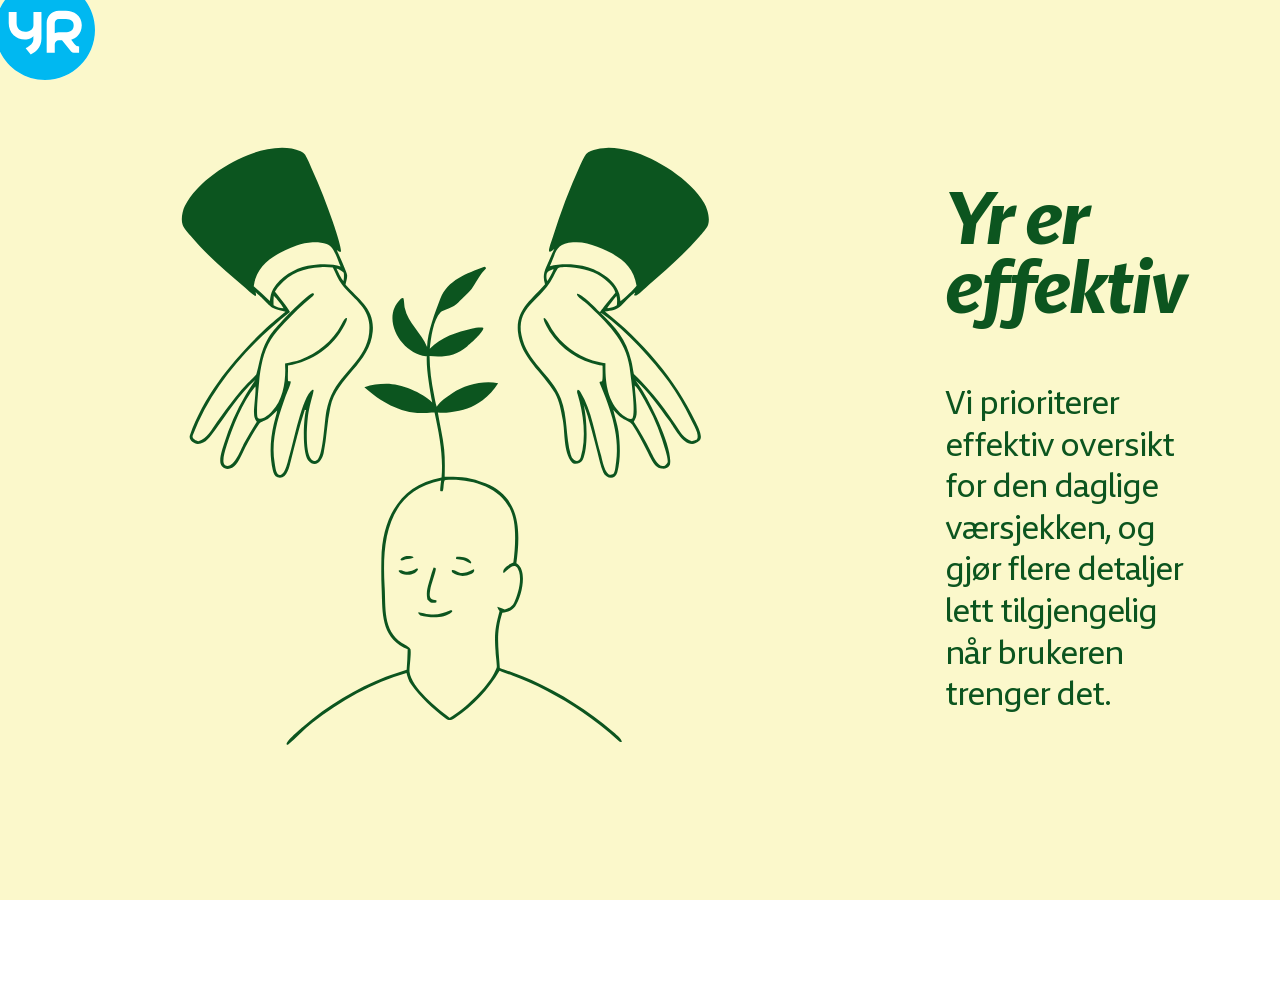
==== yr-design-principles/principle-02.html @ f3745bf8 "Update" ====
<!DOCTYPE html>
<html lang="no">

<head>
    <meta charset="UTF-8">
    <meta name="viewport" content="width=device-width, initial-scale=1.0">
    <title>Yr Designutforskning 3.0 - Designprinsipper (2: Yr er effektiv)</title>
    <style>
        @font-face {
            font-family: 'NRK Sans';
            src: url('fonts/NRKSansVariable.ttf') format('truetype');
            font-weight: 100 900;
            font-style: normal;
        }

        @font-face {
            font-family: 'NRK Sans';
            src: url('fonts/NRKSans-ExtraBoldItalic.ttf') format('truetype');
            font-weight: 800;
            font-style: italic;
        }

        :root {
            /* Poster 2: Effektiv */
            --bg-2: #FBF8CB;
            --text-2: #0C551F;

            --font-main: 'NRK Sans', -apple-system, sans-serif;
        }

        body,
        html {
            margin: 0;
            padding: 0;
            font-family: var(--font-main);
            height: 100vh;
            width: 100vw;
            overflow: hidden;
        }

        .poster-section {
            width: 100vw;
            height: 100vh;
            display: flex;
            justify-content: center;
            align-items: center;
            position: relative;
            background-color: var(--bg-2);
            color: var(--text-2);
        }

        .container {
            width: 1920px;
            height: 1080px;
            transform-origin: center;
            transform: scale(min(calc(100vw / 1920), calc(100vh / 1080)));
            display: flex;
            position: relative;
        }

        /* Logo */
        .logo-container {
            position: absolute;
            top: 70px;
            left: 70px;
            z-index: 10;
        }

        .yr-logo-svg {
            width: 100px;
            height: 100px;
        }

        /* Layout */
        .content {
            display: flex;
            width: 100%;
            height: 100%;
            align-items: center;
            padding: 0 170px;
            gap: 150px;
        }

        .illustration-side {
            width: 700px;
            height: 700px;
            flex-shrink: 0;
            display: flex;
            justify-content: center;
            align-items: center;
            position: relative;
        }

        .illustration-side img {
            width: 100%;
            height: 100%;
            object-fit: contain;
        }

        .text-side {
            flex: 1;
            display: flex;
            flex-direction: column;
            justify-content: center;
            max-width: 730px;
        }

        .title {
            font-size: 72px;
            font-weight: 800;
            font-style: italic;
            margin: 0 0 60px 0;
            line-height: 0.95;
            letter-spacing: -2px;
            text-box-edge: cap alphabetic;
            text-box-trim: trim-both;
        }

        .description {
            font-size: 32px;
            font-weight: 450;
            letter-spacing: -1px;
            line-height: 1.3;
            margin: 0;
        }

        p.description+p.description {
            margin-top: 60px;
        }
    </style>
</head>

<body>
    <!-- Poster 2: Yr er effektiv -->
    <section class="poster-section">
        <div class="container">
            <div class="logo-container">
                <img src="svg/Logo.svg" alt="Yr Logo" class="yr-logo-svg">
            </div>
            <div class="content">
                <div class="illustration-side">
                    <img src="svg/Being At Peace.svg" alt="Yr Effektiv Illustration">
                </div>
                <div class="text-side">
                    <h1 class="title">Yr er effektiv</h1>
                    <p class="description">
                        Vi prioriterer effektiv oversikt for den daglige værsjekken, og gjør flere detaljer lett
                        tilgjengelig når brukeren trenger det.
                    </p>
                </div>
            </div>
        </div>
    </section>
</body>

</html>
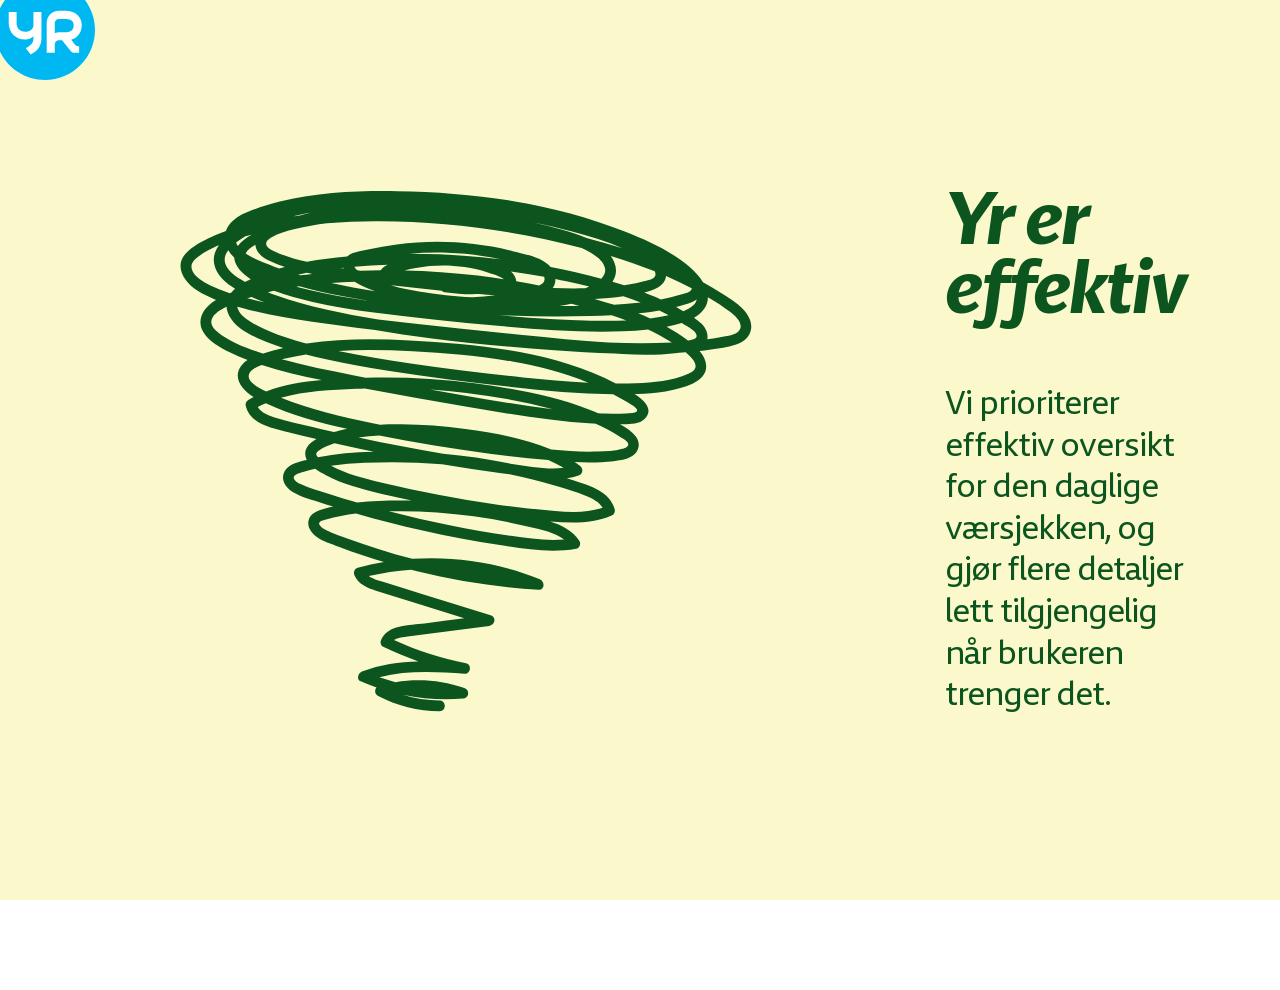
==== commit 130dfbd6: "update" ====
--- a/yr-design-principles/principle-02.html
+++ b/yr-design-principles/principle-02.html
@@ -139,7 +139,7 @@
             </div>
             <div class="content">
                 <div class="illustration-side">
-                    <img src="svg/Being At Peace.svg" alt="Yr Effektiv Illustration">
+                    <img src="svg/swirl.svg" alt="Yr Swirl Illustration">
                 </div>
                 <div class="text-side">
                     <h1 class="title">Yr er effektiv</h1>
@@ -153,4 +153,4 @@
     </section>
 </body>
 
-</html>
+</html>
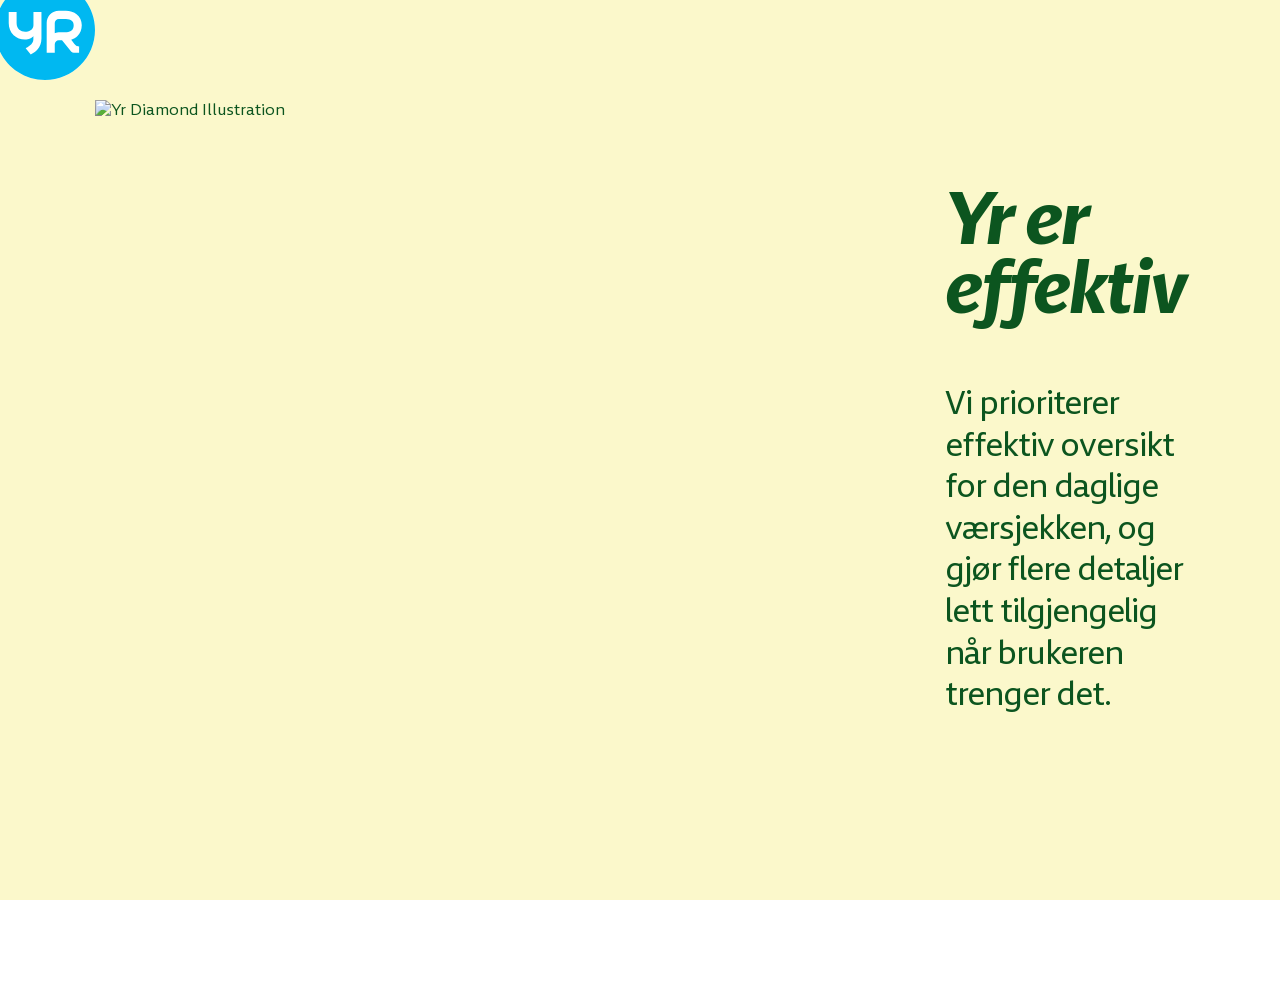
==== commit 10c40887: "update" ====
--- a/yr-design-principles/principle-02.html
+++ b/yr-design-principles/principle-02.html
@@ -139,7 +139,7 @@
             </div>
             <div class="content">
                 <div class="illustration-side">
-                    <img src="svg/swirl.svg" alt="Yr Swirl Illustration">
+                    <img src="svg/diamond.svg" alt="Yr Diamond Illustration">
                 </div>
                 <div class="text-side">
                     <h1 class="title">Yr er effektiv</h1>
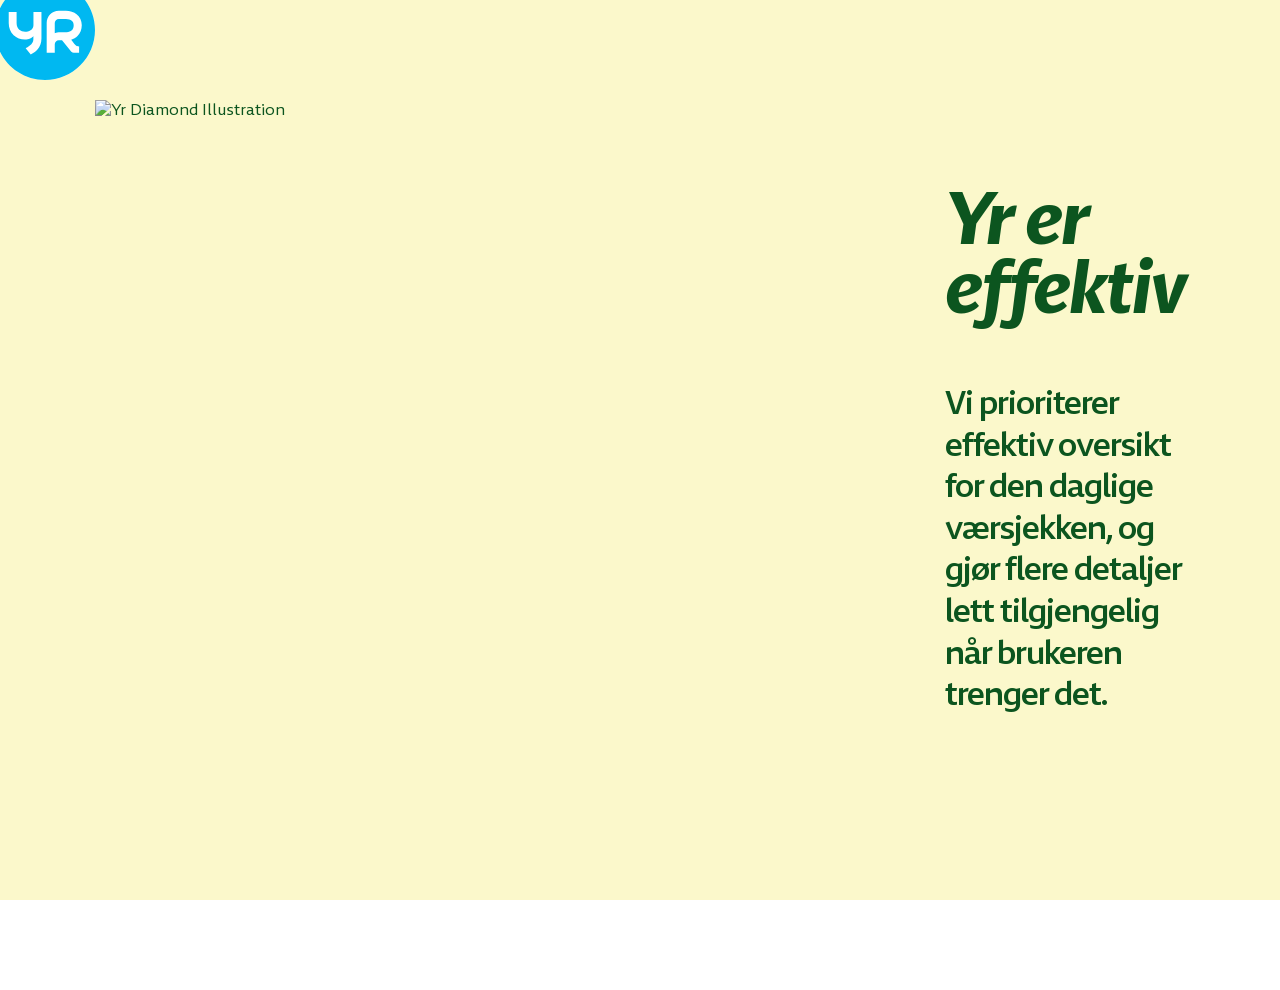
==== commit ffc1f22c: "Update" ====
--- a/yr-design-principles/principle-02.html
+++ b/yr-design-principles/principle-02.html
@@ -102,7 +102,7 @@
             display: flex;
             flex-direction: column;
             justify-content: center;
-            max-width: 730px;
+            max-width: 720px;
         }
 
         .title {
@@ -118,7 +118,7 @@
 
         .description {
             font-size: 32px;
-            font-weight: 450;
+            font-weight: 600;
             letter-spacing: -1px;
             line-height: 1.3;
             margin: 0;
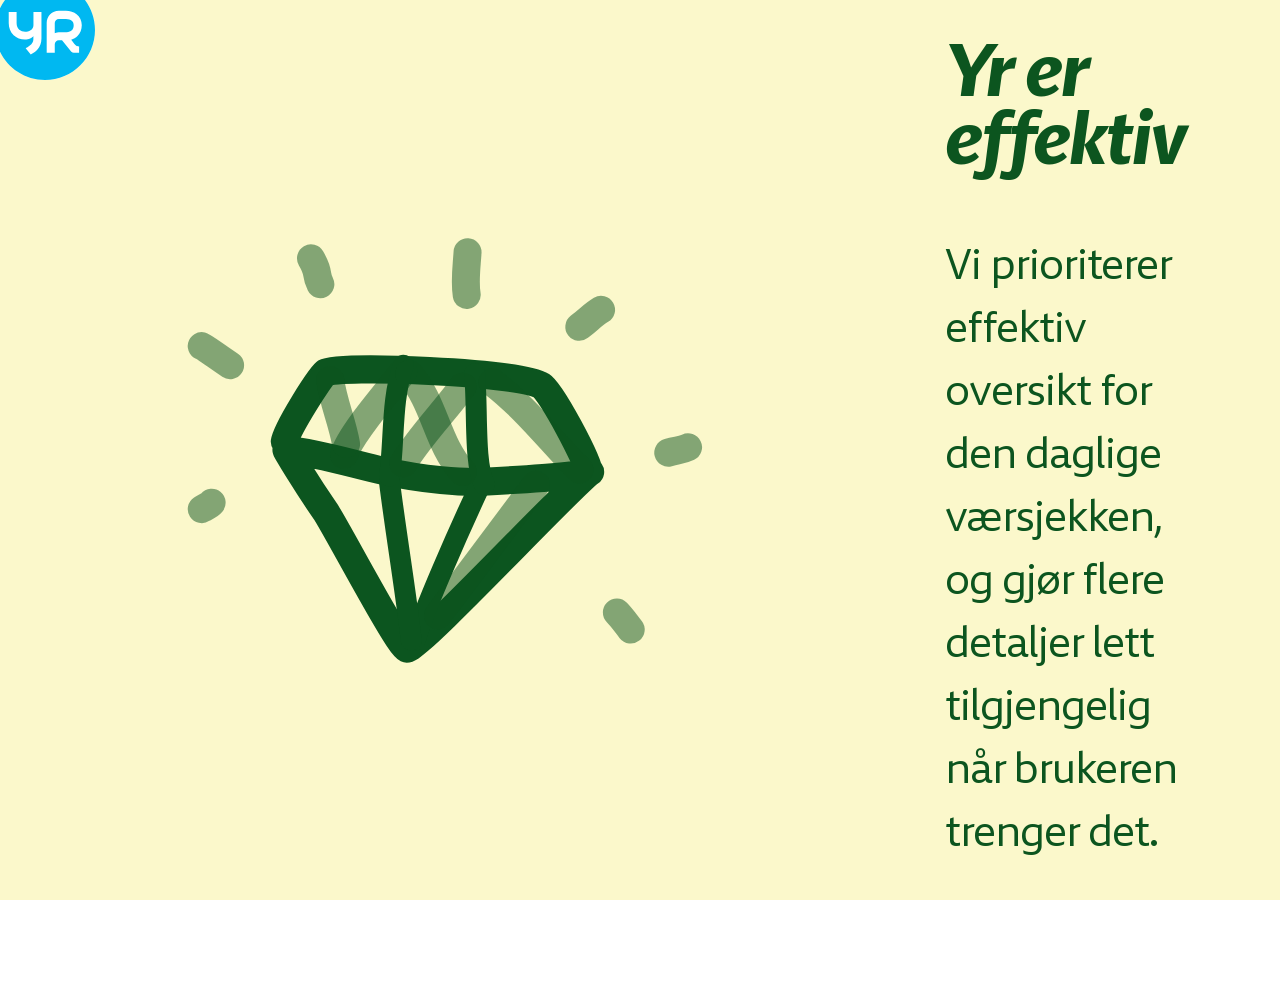
==== commit 8957ce8f: "update" ====
--- a/yr-design-principles/principle-02.html
+++ b/yr-design-principles/principle-02.html
@@ -117,10 +117,10 @@
         }
 
         .description {
-            font-size: 32px;
-            font-weight: 600;
+            font-size: 42px;
+            font-weight: 400;
             letter-spacing: -1px;
-            line-height: 1.3;
+            line-height: 1.5;
             margin: 0;
         }
 
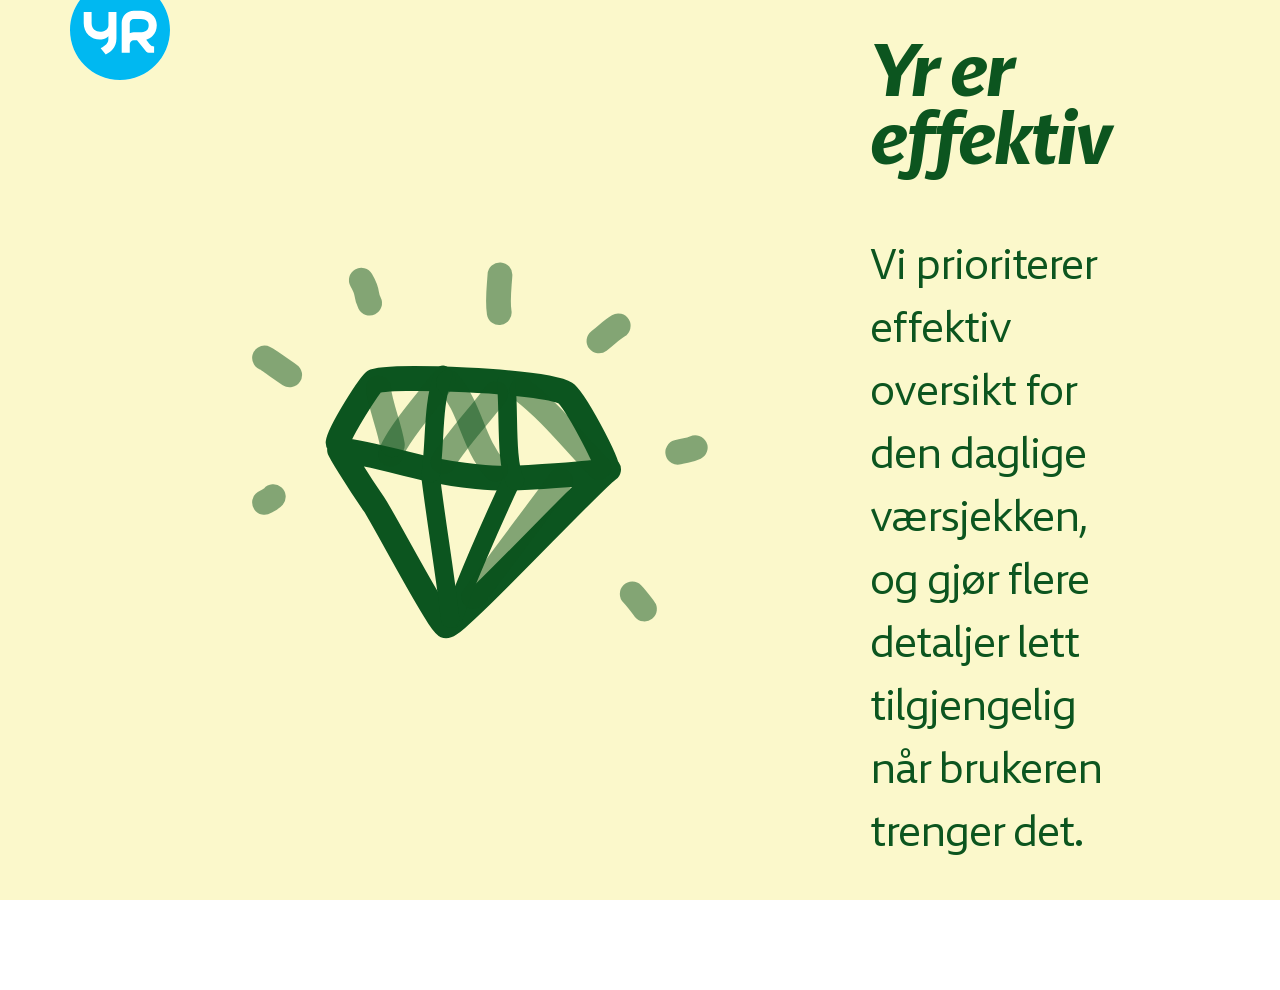
==== commit 46139d6a: "update" ====
--- a/yr-design-principles/principle-02.html
+++ b/yr-design-principles/principle-02.html
@@ -78,12 +78,12 @@
             height: 100%;
             align-items: center;
             padding: 0 170px;
-            gap: 150px;
+            gap: 80px;
         }
 
         .illustration-side {
-            width: 700px;
-            height: 700px;
+            width: 620px;
+            height: 620px;
             flex-shrink: 0;
             display: flex;
             justify-content: center;
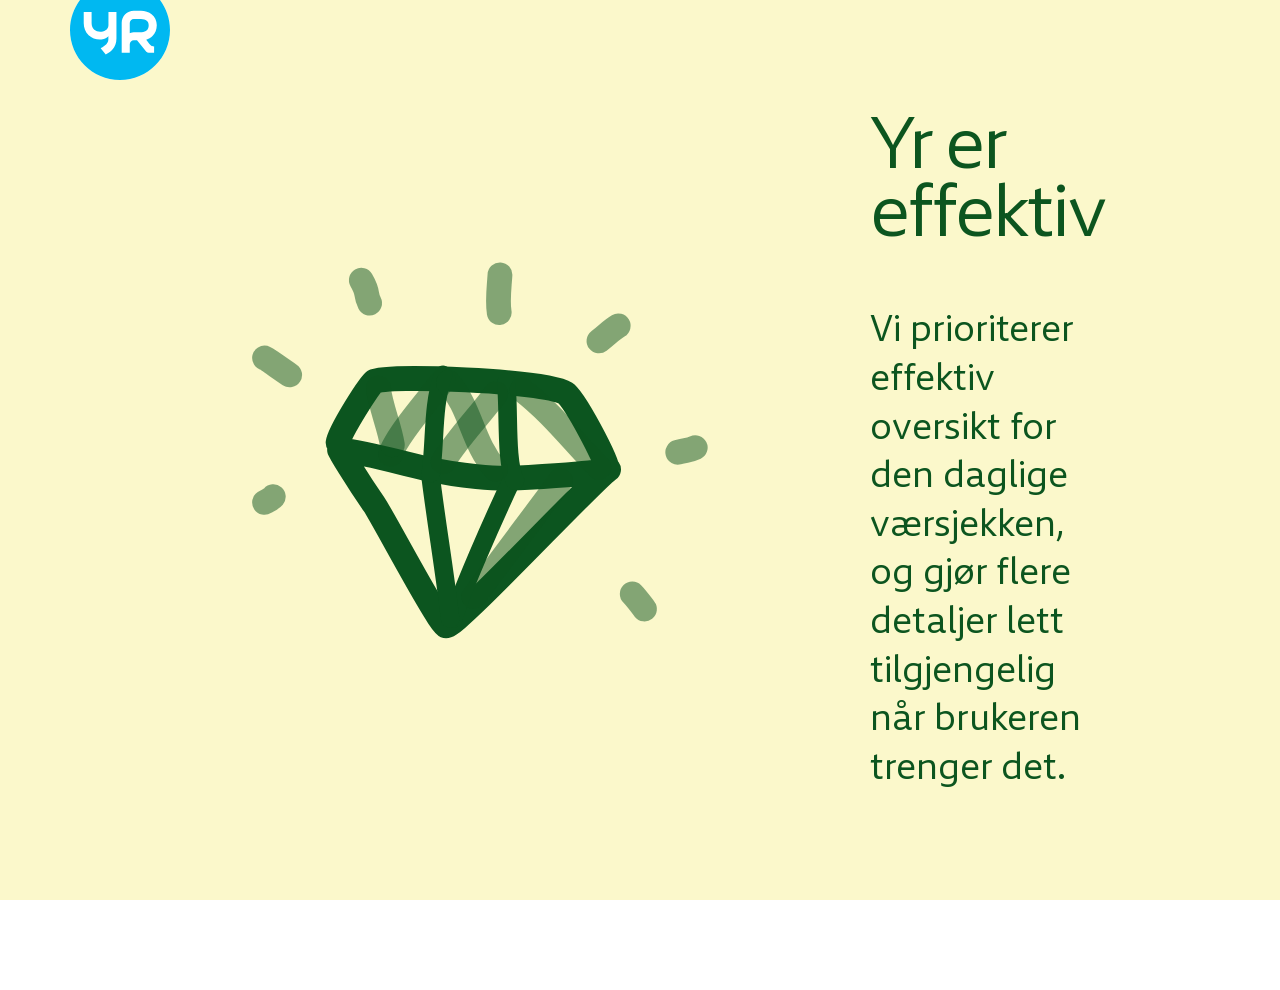
==== commit c4051697: "update" ====
--- a/yr-design-principles/principle-02.html
+++ b/yr-design-principles/principle-02.html
@@ -107,8 +107,7 @@
 
         .title {
             font-size: 72px;
-            font-weight: 800;
-            font-style: italic;
+            font-weight: 380;
             margin: 0 0 60px 0;
             line-height: 0.95;
             letter-spacing: -2px;
@@ -117,10 +116,9 @@
         }
 
         .description {
-            font-size: 42px;
+            font-size: 36px;
             font-weight: 400;
-            letter-spacing: -1px;
-            line-height: 1.5;
+            line-height: 1.35;
             margin: 0;
         }
 
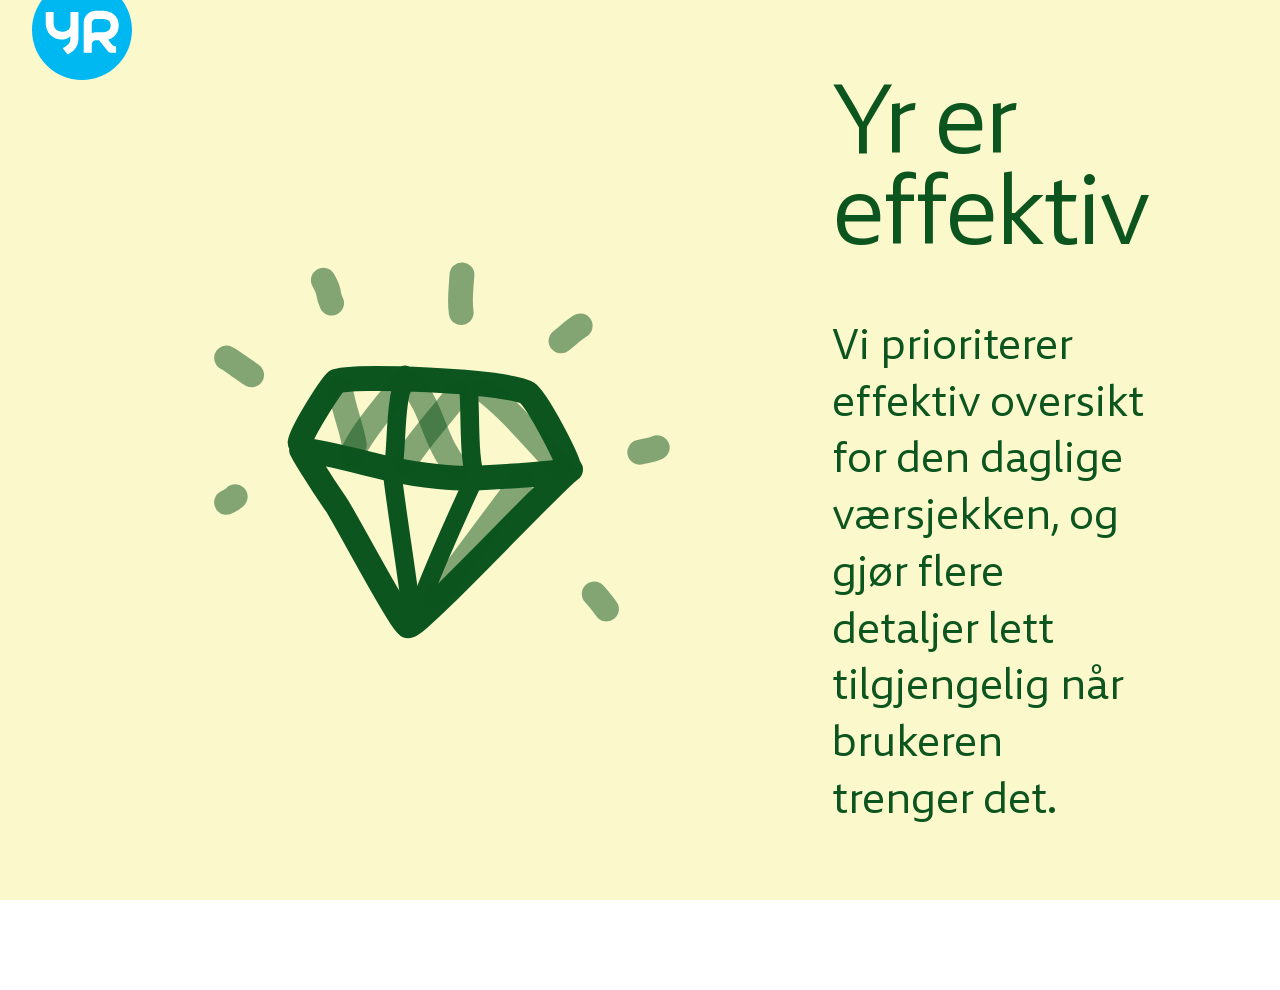
==== commit 7ce9ccf3: "update" ====
--- a/yr-design-principles/principle-02.html
+++ b/yr-design-principles/principle-02.html
@@ -5,125 +5,11 @@
     <meta charset="UTF-8">
     <meta name="viewport" content="width=device-width, initial-scale=1.0">
     <title>Yr Designutforskning 3.0 - Designprinsipper (2: Yr er effektiv)</title>
+    <link rel="stylesheet" href="styles.css">
     <style>
-        @font-face {
-            font-family: 'NRK Sans';
-            src: url('fonts/NRKSansVariable.ttf') format('truetype');
-            font-weight: 100 900;
-            font-style: normal;
-        }
-
-        @font-face {
-            font-family: 'NRK Sans';
-            src: url('fonts/NRKSans-ExtraBoldItalic.ttf') format('truetype');
-            font-weight: 800;
-            font-style: italic;
-        }
-
         :root {
-            /* Poster 2: Effektiv */
-            --bg-2: #FBF8CB;
-            --text-2: #0C551F;
-
-            --font-main: 'NRK Sans', -apple-system, sans-serif;
-        }
-
-        body,
-        html {
-            margin: 0;
-            padding: 0;
-            font-family: var(--font-main);
-            height: 100vh;
-            width: 100vw;
-            overflow: hidden;
-        }
-
-        .poster-section {
-            width: 100vw;
-            height: 100vh;
-            display: flex;
-            justify-content: center;
-            align-items: center;
-            position: relative;
-            background-color: var(--bg-2);
-            color: var(--text-2);
-        }
-
-        .container {
-            width: 1920px;
-            height: 1080px;
-            transform-origin: center;
-            transform: scale(min(calc(100vw / 1920), calc(100vh / 1080)));
-            display: flex;
-            position: relative;
-        }
-
-        /* Logo */
-        .logo-container {
-            position: absolute;
-            top: 70px;
-            left: 70px;
-            z-index: 10;
-        }
-
-        .yr-logo-svg {
-            width: 100px;
-            height: 100px;
-        }
-
-        /* Layout */
-        .content {
-            display: flex;
-            width: 100%;
-            height: 100%;
-            align-items: center;
-            padding: 0 170px;
-            gap: 80px;
-        }
-
-        .illustration-side {
-            width: 620px;
-            height: 620px;
-            flex-shrink: 0;
-            display: flex;
-            justify-content: center;
-            align-items: center;
-            position: relative;
-        }
-
-        .illustration-side img {
-            width: 100%;
-            height: 100%;
-            object-fit: contain;
-        }
-
-        .text-side {
-            flex: 1;
-            display: flex;
-            flex-direction: column;
-            justify-content: center;
-            max-width: 720px;
-        }
-
-        .title {
-            font-size: 72px;
-            font-weight: 380;
-            margin: 0 0 60px 0;
-            line-height: 0.95;
-            letter-spacing: -2px;
-            text-box-edge: cap alphabetic;
-            text-box-trim: trim-both;
-        }
-
-        .description {
-            font-size: 36px;
-            font-weight: 400;
-            line-height: 1.35;
-            margin: 0;
-        }
-
-        p.description+p.description {
-            margin-top: 60px;
+            --poster-bg: #FBF8CB;
+            --poster-text: #0C551F;
         }
     </style>
 </head>
--- a/yr-design-principles/styles.css
+++ b/yr-design-principles/styles.css
@@ -0,0 +1,113 @@
+@font-face {
+    font-family: 'NRK Sans';
+    src: url('fonts/NRKSansVariable.ttf') format('truetype');
+    font-weight: 100 900;
+    font-style: normal;
+}
+
+@font-face {
+    font-family: 'NRK Sans';
+    src: url('fonts/NRKSans-ExtraBoldItalic.ttf') format('truetype');
+    font-weight: 800;
+    font-style: italic;
+}
+
+:root {
+    --font-main: 'NRK Sans', -apple-system, sans-serif;
+}
+
+body,
+html {
+    margin: 0;
+    padding: 0;
+    font-family: var(--font-main);
+    height: 100vh;
+    width: 100vw;
+    overflow: hidden;
+}
+
+.poster-section {
+    width: 100vw;
+    height: 100vh;
+    display: flex;
+    justify-content: center;
+    align-items: center;
+    position: relative;
+    background-color: var(--poster-bg);
+    color: var(--poster-text);
+}
+
+.container {
+    width: 1920px;
+    height: 1080px;
+    transform-origin: center;
+    transform: scale(min(calc(100vw / 1920), calc(100vh / 1080)));
+    display: flex;
+    position: relative;
+}
+
+.logo-container {
+    position: absolute;
+    top: 70px;
+    left: 70px;
+    z-index: 10;
+}
+
+.yr-logo-svg {
+    width: 100px;
+    height: 100px;
+}
+
+.content {
+    display: flex;
+    width: 100%;
+    height: 100%;
+    align-items: center;
+    padding: 0 170px;
+    gap: 80px;
+}
+
+.illustration-side {
+    width: 620px;
+    height: 620px;
+    flex-shrink: 0;
+    display: flex;
+    justify-content: center;
+    align-items: center;
+    position: relative;
+}
+
+.illustration-side img {
+    width: 100%;
+    height: 100%;
+    object-fit: contain;
+}
+
+.text-side {
+    flex: 1;
+    display: flex;
+    flex-direction: column;
+    justify-content: center;
+    max-width: 720px;
+}
+
+.title {
+    font-size: 96px;
+    font-weight: 380;
+    margin: 0 0 60px 0;
+    line-height: 0.95;
+    letter-spacing: -2px;
+    text-box-edge: cap alphabetic;
+    text-box-trim: trim-both;
+}
+
+.description {
+    font-size: 42px;
+    font-weight: 400;
+    line-height: 1.35;
+    margin: 0;
+}
+
+p.description+p.description {
+    margin-top: 60px;
+}
